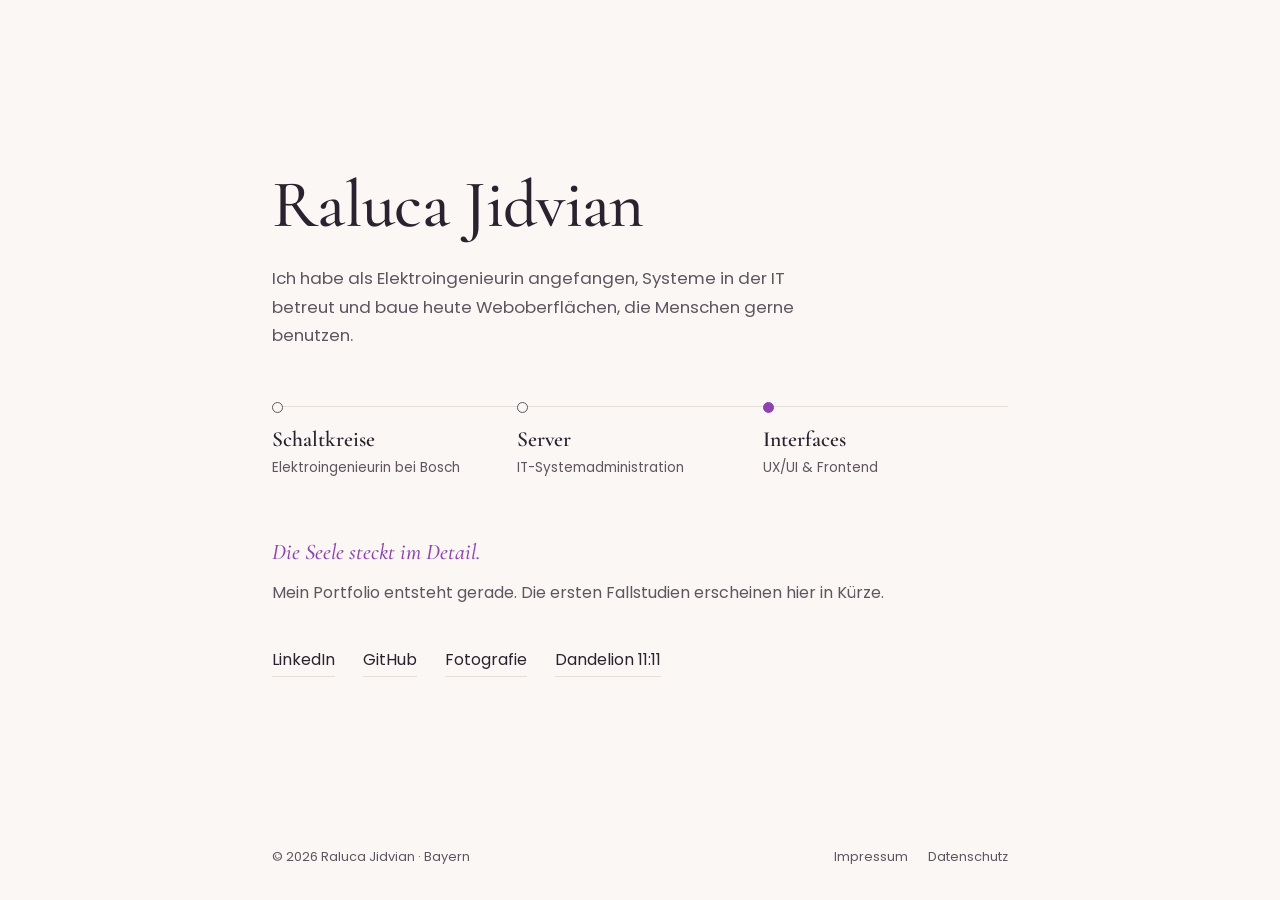
==== index.html @ a6f669b4 "Portfolio landing page, Impressum and Datenschutz Co-Authored-By: Claude Opus 5.5 <noreply@anthropic" ====
<!DOCTYPE html>
<html lang="de">
<head>
<meta charset="UTF-8">
<meta name="viewport" content="width=device-width, initial-scale=1">
<title>Raluca Jidvian – UX/UI & Frontend</title>
<meta name="description" content="Raluca Jidvian: Elektroingenieurin, IT-Systemadministratorin und heute UX/UI & Frontend. Die Seele steckt im Detail.">
<link rel="stylesheet" href="style.css">
</head>
<body>
<main>
  <h1>Raluca Jidvian</h1>
  <p class="lead">Ich habe als Elektroingenieurin angefangen, Systeme in der IT betreut und baue heute Weboberflächen, die Menschen gerne benutzen.</p>

  <ol class="path" aria-label="Mein Weg">
    <li><strong>Schaltkreise</strong><span>Elektroingenieurin bei Bosch</span></li>
    <li><strong>Server</strong><span>IT-Systemadministration</span></li>
    <li><strong>Interfaces</strong><span>UX/UI & Frontend</span></li>
  </ol>

  <p class="note">Die Seele steckt im Detail.</p>
  <p class="status">Mein Portfolio entsteht gerade. Die ersten Fallstudien erscheinen hier in Kürze.</p>

  <nav aria-label="Links">
    <a href="https://www.linkedin.com/in/ralucajidvian">LinkedIn</a>
    <a href="https://github.com/Dandelion1111r">GitHub</a>
    <a href="https://foto.dandelion1111.de">Fotografie</a>
    <a href="https://www.dandelion1111.de">Dandelion 11:11</a>
  </nav>
</main>
<footer>
  <span>© 2026 Raluca Jidvian · Bayern</span>
  <nav aria-label="Rechtliches"><a href="impressum.html">Impressum</a><a href="datenschutz.html">Datenschutz</a></nav>
</footer>
</body>
</html>
---- style.css ----
@font-face { font-family: "Cormorant Garamond"; font-style: normal; font-weight: 500; font-display: swap; src: url("fonts/cormorant-garamond-latin-500-normal.woff2") format("woff2"); }
@font-face { font-family: "Cormorant Garamond"; font-style: normal; font-weight: 600; font-display: swap; src: url("fonts/cormorant-garamond-latin-600-normal.woff2") format("woff2"); }
@font-face { font-family: "Cormorant Garamond"; font-style: italic; font-weight: 500; font-display: swap; src: url("fonts/cormorant-garamond-latin-500-italic.woff2") format("woff2"); }
@font-face { font-family: Poppins; font-style: normal; font-weight: 400; font-display: swap; src: url("fonts/poppins-latin-400-normal.woff2") format("woff2"); }
@font-face { font-family: Poppins; font-style: normal; font-weight: 500; font-display: swap; src: url("fonts/poppins-latin-500-normal.woff2") format("woff2"); }

:root {
  --paper: #fbf7f4;
  --ink: #2b2230;
  --ink-soft: #5e5560;
  --line: #e6dcd8;
  --plum: #8e44ad;
  --serif: "Cormorant Garamond", Georgia, serif;
  --sans: Poppins, system-ui, -apple-system, sans-serif;
  color-scheme: light;
}
@media (prefers-color-scheme: dark) {
  :root {
    --paper: #1f1a22;
    --ink: #f3ecf0;
    --ink-soft: #b9adb6;
    --line: #3d3440;
    --plum: #c48ae0;
    color-scheme: dark;
  }
}
* { box-sizing: border-box; margin: 0; }
body {
  background: var(--paper);
  color: var(--ink);
  font: 400 1rem/1.7 var(--sans);
  min-height: 100vh;
  display: flex;
  flex-direction: column;
}
main {
  width: min(100% - 3rem, 46rem);
  margin: auto;
  padding: 5rem 0 3rem;
}
h1 {
  font: 500 clamp(2.6rem, 7vw, 4.2rem)/1.05 var(--serif);
  letter-spacing: -0.01em;
}
.lead {
  margin-top: 1.5rem;
  max-width: 34rem;
  color: var(--ink-soft);
  font-size: 1.05rem;
}
/* Der Weg: Schaltkreise → Server → Interfaces */
.path {
  list-style: none;
  padding: 0;
  margin: 3.5rem 0;
  display: grid;
  grid-template-columns: repeat(3, 1fr);
  border-top: 1px solid var(--line);
}
.path li {
  padding: 1.25rem 1rem 0 0;
  position: relative;
}
.path li::before {
  content: "";
  position: absolute;
  top: -5px;
  left: 0;
  width: 9px;
  height: 9px;
  border-radius: 50%;
  background: var(--paper);
  border: 1.5px solid var(--ink-soft);
}
.path li:last-child::before { background: var(--plum); border-color: var(--plum); }
.path strong {
  display: block;
  font: 600 1.35rem/1.2 var(--serif);
}
.path span { font-size: 0.85rem; color: var(--ink-soft); }
.note {
  font: italic 500 1.4rem/1.4 var(--serif);
  color: var(--plum);
}
.status { margin-top: 0.75rem; color: var(--ink-soft); }
nav { margin-top: 2.5rem; display: flex; flex-wrap: wrap; gap: 0.75rem 1.75rem; }
nav a {
  color: var(--ink);
  text-decoration: none;
  border-bottom: 1px solid var(--line);
  padding-bottom: 2px;
}
nav a:hover { border-color: var(--plum); color: var(--plum); }
a:focus-visible { outline: 2px solid var(--plum); outline-offset: 4px; border-radius: 2px; }
footer {
  width: min(100% - 3rem, 46rem);
  margin: 0 auto;
  padding: 2rem 0;
  font-size: 0.8rem;
  color: var(--ink-soft);
}
@media (max-width: 560px) {
  .path { grid-template-columns: 1fr; border-top: 0; border-left: 1px solid var(--line); }
  .path li { padding: 0 0 1.5rem 1.5rem; }
  .path li::before { top: 0.45rem; left: -5px; }
}

/* Footer & Rechtliches */
footer { display: flex; flex-wrap: wrap; justify-content: space-between; gap: 0.5rem 1.5rem; }
footer nav { margin: 0; gap: 0 1.25rem; }
footer nav a { color: var(--ink-soft); border: 0; padding: 0; }
footer nav a:hover { color: var(--plum); }
.legal { margin: 0 auto; }
.legal h1 { font-size: clamp(2.2rem, 6vw, 3.2rem); }
.legal h2 { font: 600 1.45rem/1.3 var(--serif); margin: 2.25rem 0 0.5rem; }
.legal p, .legal ul { margin-top: 0.6rem; color: var(--ink-soft); }
.legal ul { padding-left: 1.2rem; }
.legal strong { color: var(--ink); font-weight: 500; }
.legal a { color: var(--ink); text-decoration-color: var(--line); text-underline-offset: 3px; }
.legal a:hover { color: var(--plum); text-decoration-color: var(--plum); }
.back { display: inline-block; margin-bottom: 2.5rem; font-size: 0.9rem; }
.stand { margin-top: 2.5rem; font-size: 0.85rem; }
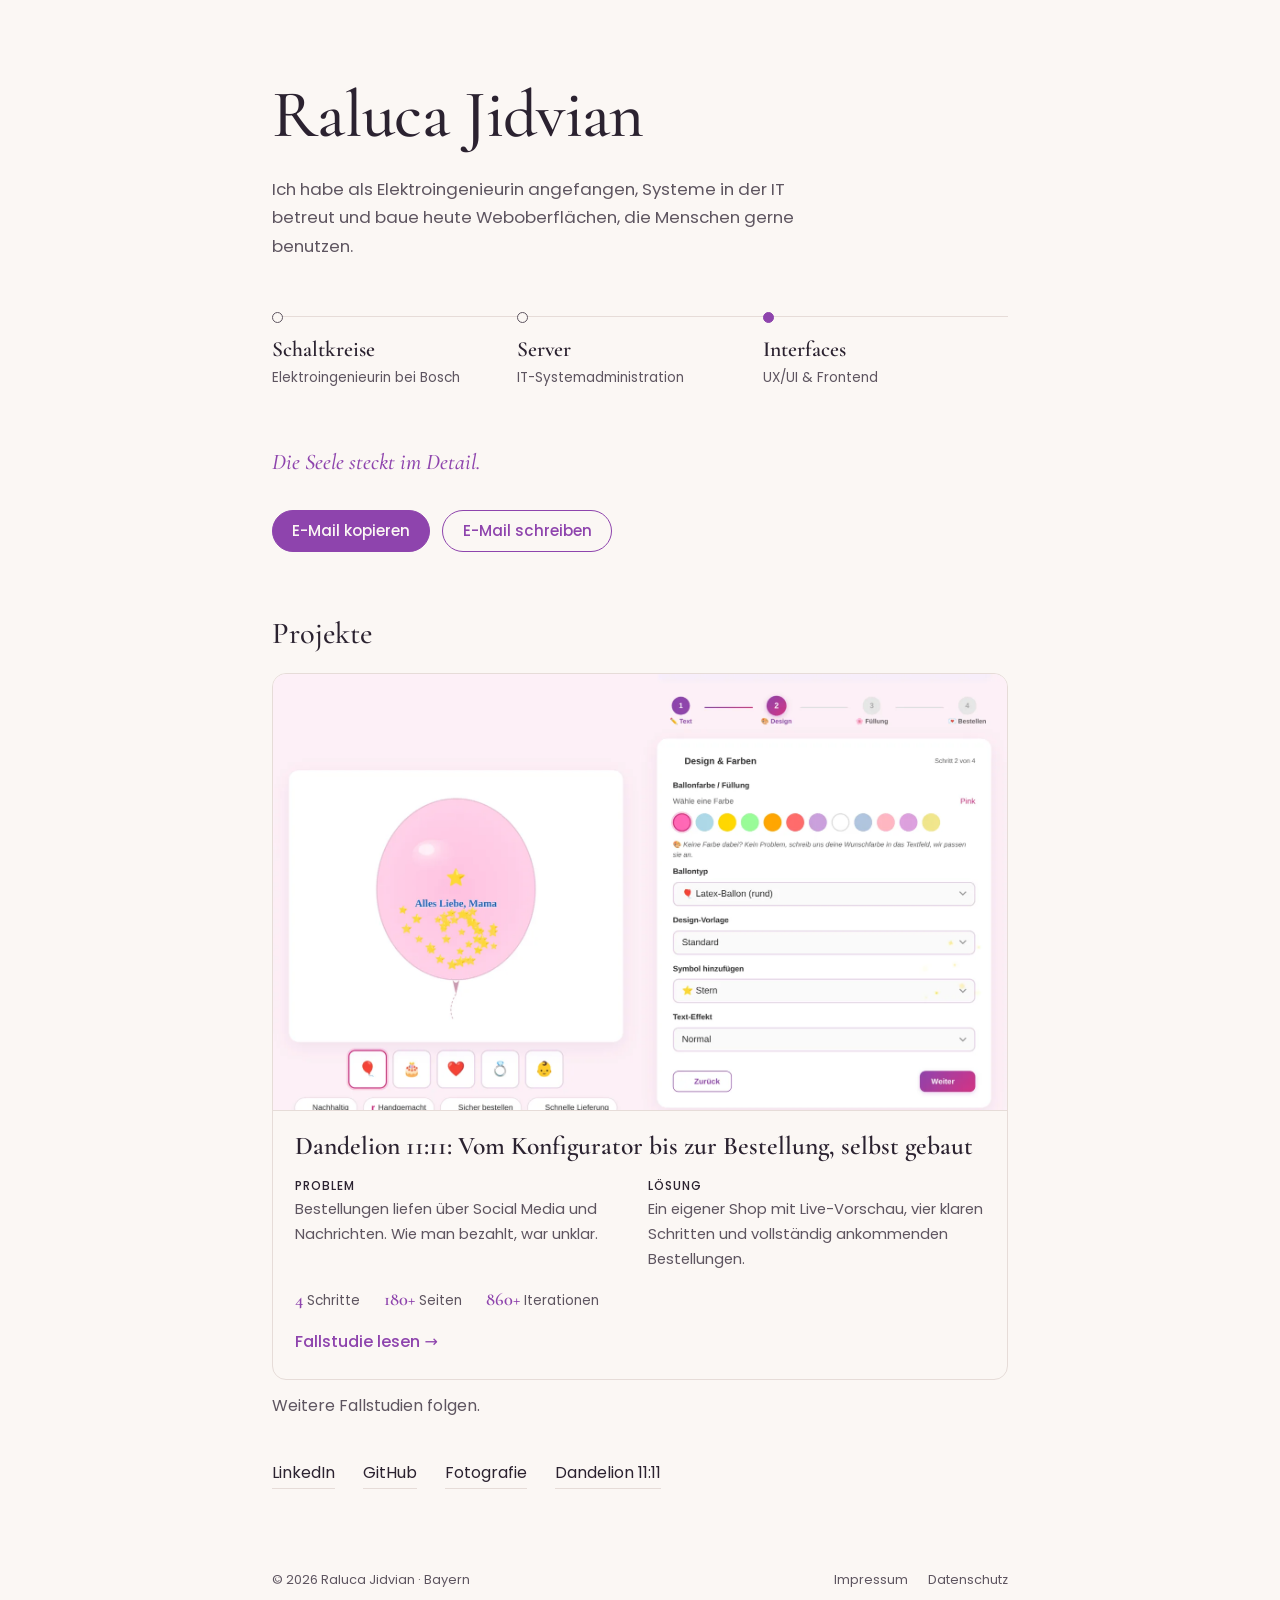
==== commit 27796718: "Publish Dandelion 11:11 case study and project card Fills in the case study with the background, the" ====
--- a/index.html
+++ b/index.html
@@ -19,7 +19,26 @@
   </ol>
 
   <p class="note">Die Seele steckt im Detail.</p>
-  <p class="status">Mein Portfolio entsteht gerade. Die ersten Fallstudien erscheinen hier in Kürze.</p>
+
+  <div class="actions">
+    <button class="btn" type="button" id="copyMail" data-mail="jidvian.raluca@yahoo.com">E-Mail kopieren</button>
+    <a class="btn ghost" href="mailto:jidvian.raluca@yahoo.com">E-Mail schreiben</a>
+  </div>
+
+  <h2 class="section-title">Projekte</h2>
+  <a class="project" href="dandelion.html">
+    <img src="img/dandelion-konfigurator.webp" alt="Konfigurator von Dandelion 11:11 mit Live-Vorschau eines personalisierten Ballons" width="1600" height="951" loading="lazy">
+    <div class="project-body">
+      <h3>Dandelion 11:11: Vom Konfigurator bis zur Bestellung, selbst gebaut</h3>
+      <div class="pair">
+        <p><b>Problem</b>Bestellungen liefen über Social Media und Nachrichten. Wie man bezahlt, war unklar.</p>
+        <p><b>Lösung</b>Ein eigener Shop mit Live-Vorschau, vier klaren Schritten und vollständig ankommenden Bestellungen.</p>
+      </div>
+      <div class="stats"><span><strong>4</strong>Schritte</span><span><strong>180+</strong>Seiten</span><span><strong>860+</strong>Iterationen</span></div>
+      <span class="more">Fallstudie lesen →</span>
+    </div>
+  </a>
+  <p class="status">Weitere Fallstudien folgen.</p>
 
   <nav aria-label="Links">
     <a href="https://www.linkedin.com/in/ralucajidvian">LinkedIn</a>
@@ -28,6 +47,14 @@
     <a href="https://www.dandelion1111.de">Dandelion 11:11</a>
   </nav>
 </main>
+<script>
+  document.getElementById("copyMail").addEventListener("click", async (e) => {
+    const b = e.currentTarget, mail = b.dataset.mail;
+    try { await navigator.clipboard.writeText(mail); b.textContent = "Kopiert ✓"; }
+    catch { location.href = "mailto:" + mail; return; }
+    setTimeout(() => (b.textContent = "E-Mail kopieren"), 2000);
+  });
+</script>
 <footer>
   <span>© 2026 Raluca Jidvian · Bayern</span>
   <nav aria-label="Rechtliches"><a href="impressum.html">Impressum</a><a href="datenschutz.html">Datenschutz</a></nav>
--- a/style.css
+++ b/style.css
@@ -120,3 +120,37 @@
 .legal a:hover { color: var(--plum); text-decoration-color: var(--plum); }
 .back { display: inline-block; margin-bottom: 2.5rem; font-size: 0.9rem; }
 .stand { margin-top: 2.5rem; font-size: 0.85rem; }
+
+/* Fallstudie */
+.case h1 { font-size: clamp(2.2rem, 6vw, 3.4rem); }
+.eyebrow { font-size: 0.8rem; letter-spacing: 0.12em; text-transform: uppercase; color: var(--plum); margin-bottom: 0.75rem; }
+.facts { display: grid; grid-template-columns: repeat(auto-fit, minmax(9rem, 1fr)); gap: 1rem 1.5rem; margin: 2.5rem 0; padding: 1.25rem 0; border-block: 1px solid var(--line); }
+.facts dt { font-size: 0.75rem; letter-spacing: 0.08em; text-transform: uppercase; color: var(--ink-soft); }
+.facts dd { margin: 0.2rem 0 0; font-size: 0.95rem; }
+.numbers { display: grid; grid-template-columns: repeat(auto-fit, minmax(8rem, 1fr)); gap: 1.5rem; margin: 2rem 0; }
+.numbers strong { display: block; font: 600 2.4rem/1 var(--serif); color: var(--plum); }
+.numbers span { font-size: 0.85rem; color: var(--ink-soft); }
+.case figure { margin: 2rem 0; }
+.case img { width: 100%; height: auto; border-radius: 10px; border: 1px solid var(--line); display: block; }
+.case figcaption { margin-top: 0.6rem; font-size: 0.85rem; color: var(--ink-soft); }
+.todo { margin-top: 0.75rem; padding: 0.9rem 1rem; border: 1.5px dashed var(--plum); border-radius: 8px; color: var(--plum); font-size: 0.9rem; }
+
+/* Startseite: Aktionen & Projekte */
+.actions { margin-top: 2rem; display: flex; flex-wrap: wrap; gap: 0.75rem; }
+.btn { font: 500 0.95rem/1 var(--sans); padding: 0.8rem 1.2rem; border-radius: 999px; border: 1.5px solid var(--plum); background: var(--plum); color: var(--paper); cursor: pointer; text-decoration: none; }
+.btn.ghost { background: transparent; color: var(--plum); }
+.btn:hover { filter: brightness(1.08); }
+.btn:focus-visible { outline: 2px solid var(--plum); outline-offset: 3px; }
+.section-title { font: 500 1.9rem/1.2 var(--serif); margin: 4rem 0 1.25rem; }
+.project { display: block; color: inherit; text-decoration: none; border: 1px solid var(--line); border-radius: 14px; overflow: hidden; transition: border-color .2s, transform .2s; }
+.project:hover { border-color: var(--plum); transform: translateY(-2px); }
+.project img { width: 100%; height: auto; display: block; border-bottom: 1px solid var(--line); }
+.project-body { padding: 1.25rem 1.4rem 1.5rem; }
+.project h3 { font: 600 1.6rem/1.2 var(--serif); }
+.project .pair { display: grid; grid-template-columns: 1fr 1fr; gap: 1rem; margin-top: 0.9rem; font-size: 0.92rem; color: var(--ink-soft); }
+.project .pair b { display: block; font-weight: 500; color: var(--ink); font-size: 0.75rem; letter-spacing: 0.08em; text-transform: uppercase; }
+.project .stats { display: flex; flex-wrap: wrap; gap: 0.5rem 1.5rem; margin-top: 1rem; font-size: 0.85rem; color: var(--ink-soft); }
+.project .stats strong { color: var(--plum); font: 600 1.15rem var(--serif); margin-right: 0.25rem; }
+.project .more { display: inline-block; margin-top: 1rem; color: var(--plum); font-weight: 500; }
+@media (max-width: 560px) { .project .pair { grid-template-columns: 1fr; } }
+@media (prefers-reduced-motion: reduce) { .project, .project:hover { transition: none; transform: none; } }
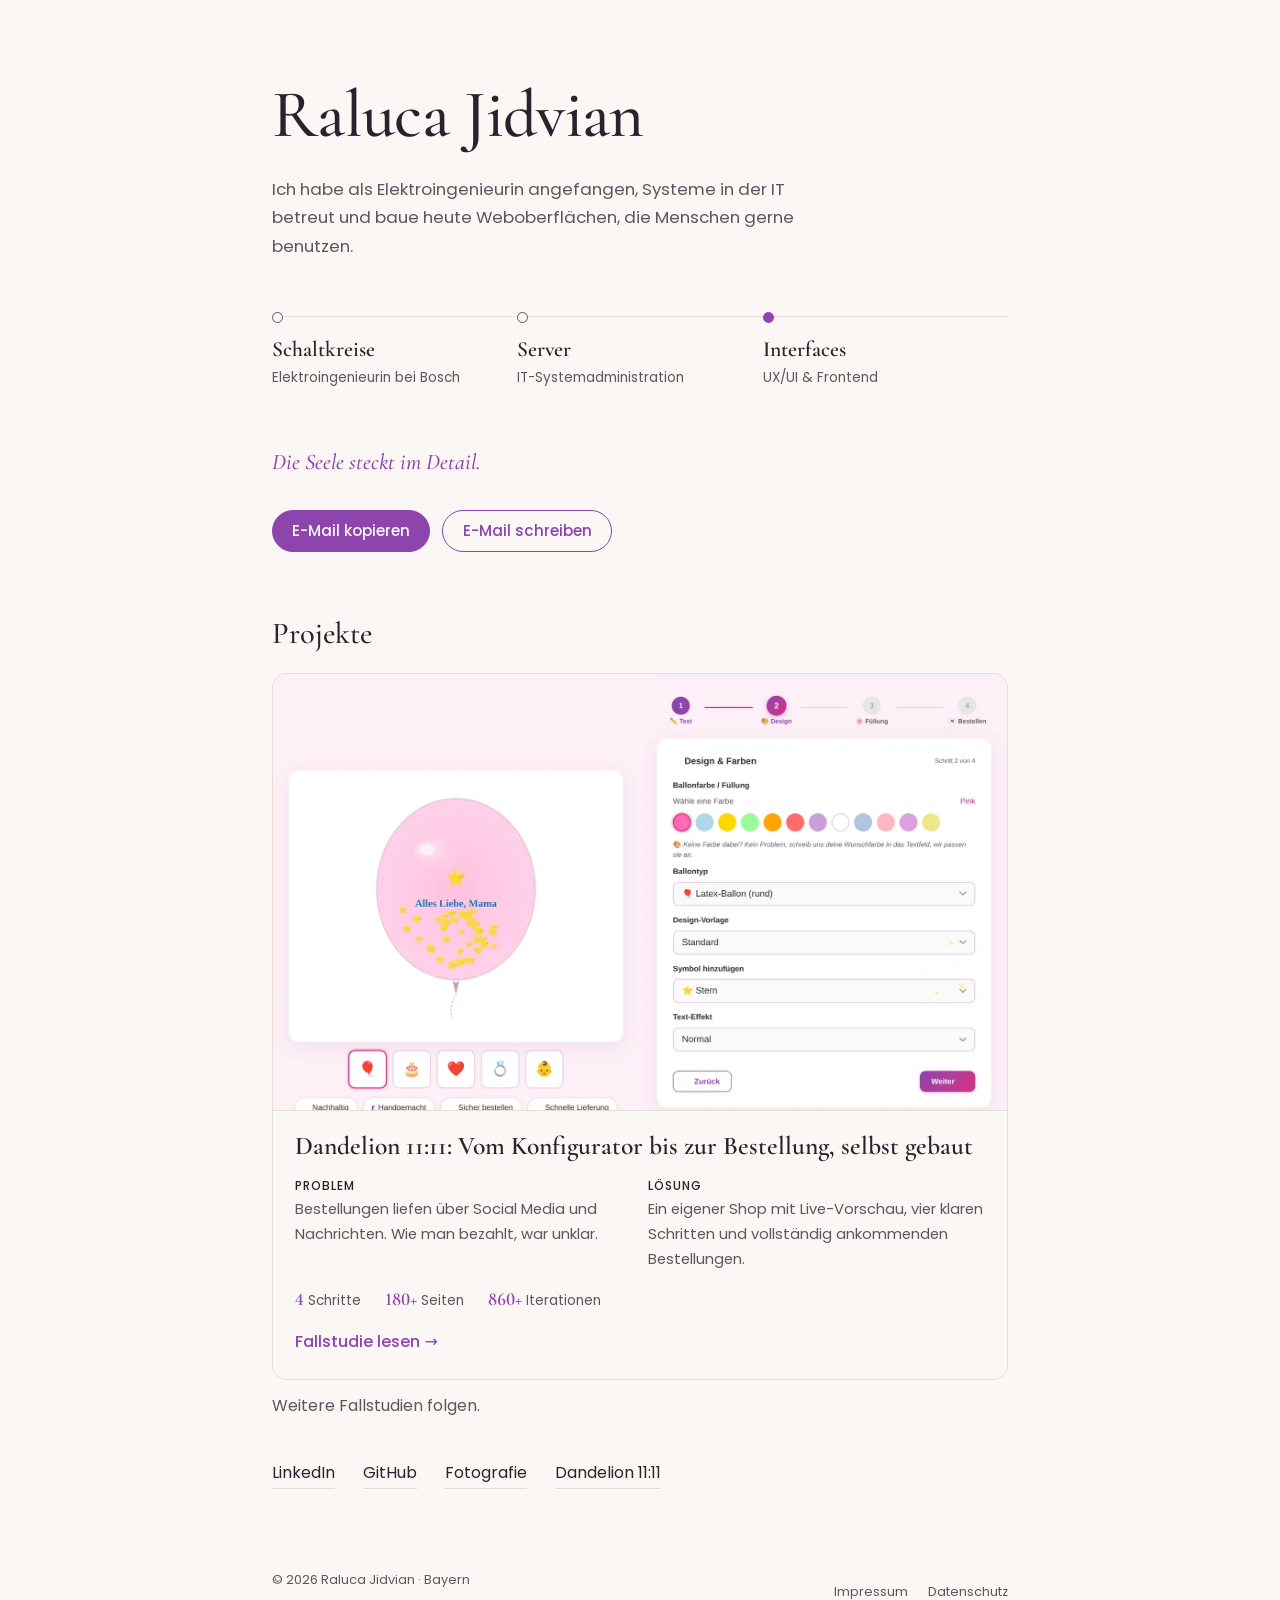
==== commit 5789e5b8: "Polish portfolio for phones Adds a stacked configurator image for small screens, lining numerals for" ====
--- a/index.html
+++ b/index.html
@@ -27,7 +27,7 @@
 
   <h2 class="section-title">Projekte</h2>
   <a class="project" href="dandelion.html">
-    <img src="img/dandelion-konfigurator.webp" alt="Konfigurator von Dandelion 11:11 mit Live-Vorschau eines personalisierten Ballons" width="1600" height="951" loading="lazy">
+    <picture><source media="(max-width: 560px)" srcset="img/dandelion-konfigurator-mobil.webp" width="900" height="1891"><img src="img/dandelion-konfigurator.webp" alt="Konfigurator von Dandelion 11:11 mit Live-Vorschau eines personalisierten Ballons" width="1600" height="951" loading="lazy"></picture>
     <div class="project-body">
       <h3>Dandelion 11:11: Vom Konfigurator bis zur Bestellung, selbst gebaut</h3>
       <div class="pair">
--- a/style.css
+++ b/style.css
@@ -154,3 +154,11 @@
 .project .more { display: inline-block; margin-top: 1rem; color: var(--plum); font-weight: 500; }
 @media (max-width: 560px) { .project .pair { grid-template-columns: 1fr; } }
 @media (prefers-reduced-motion: reduce) { .project, .project:hover { transition: none; transform: none; } }
+
+/* Feinschliff Mobil */
+.numbers strong, .project .stats strong { font-variant-numeric: lining-nums; }
+footer nav a { display: inline-block; padding: 0.7rem 0; }
+.project picture { display: block; }
+@media (max-width: 560px) {
+  .project img { max-height: 26rem; object-fit: cover; object-position: top; }
+}
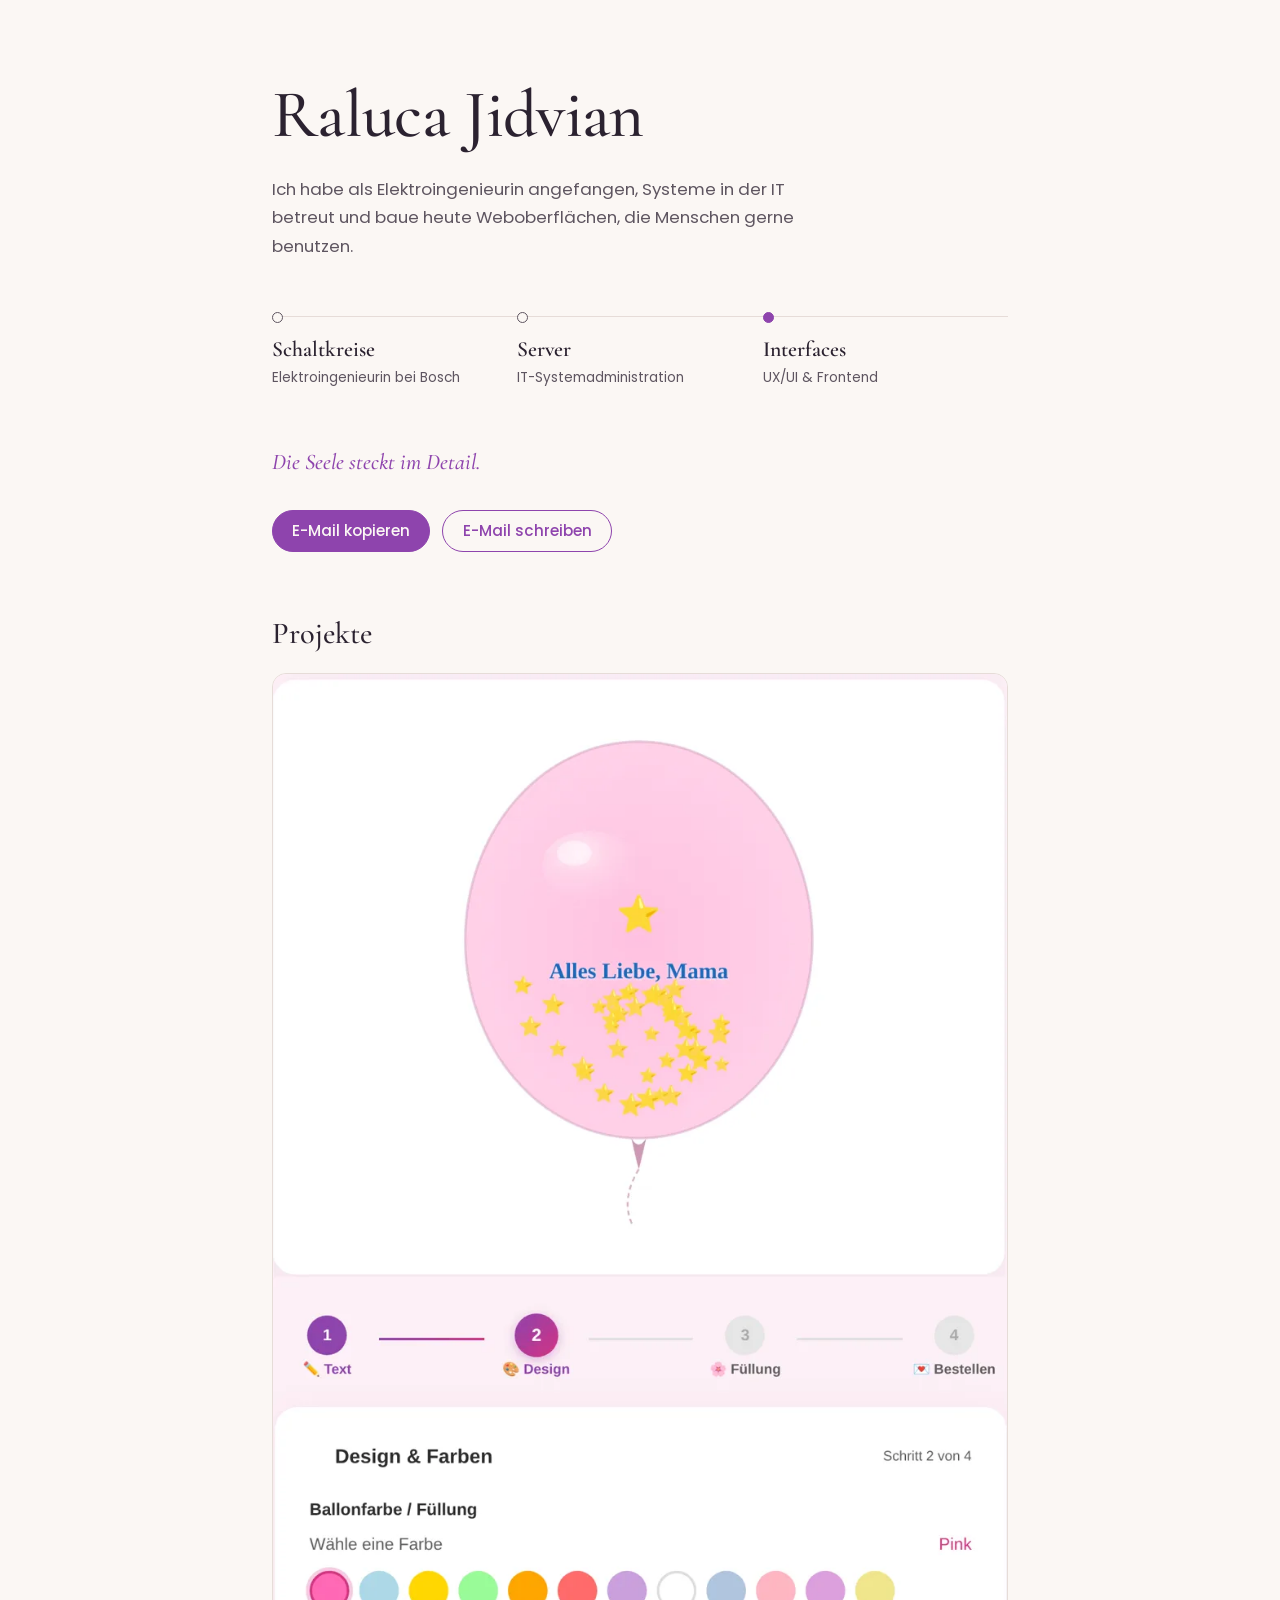
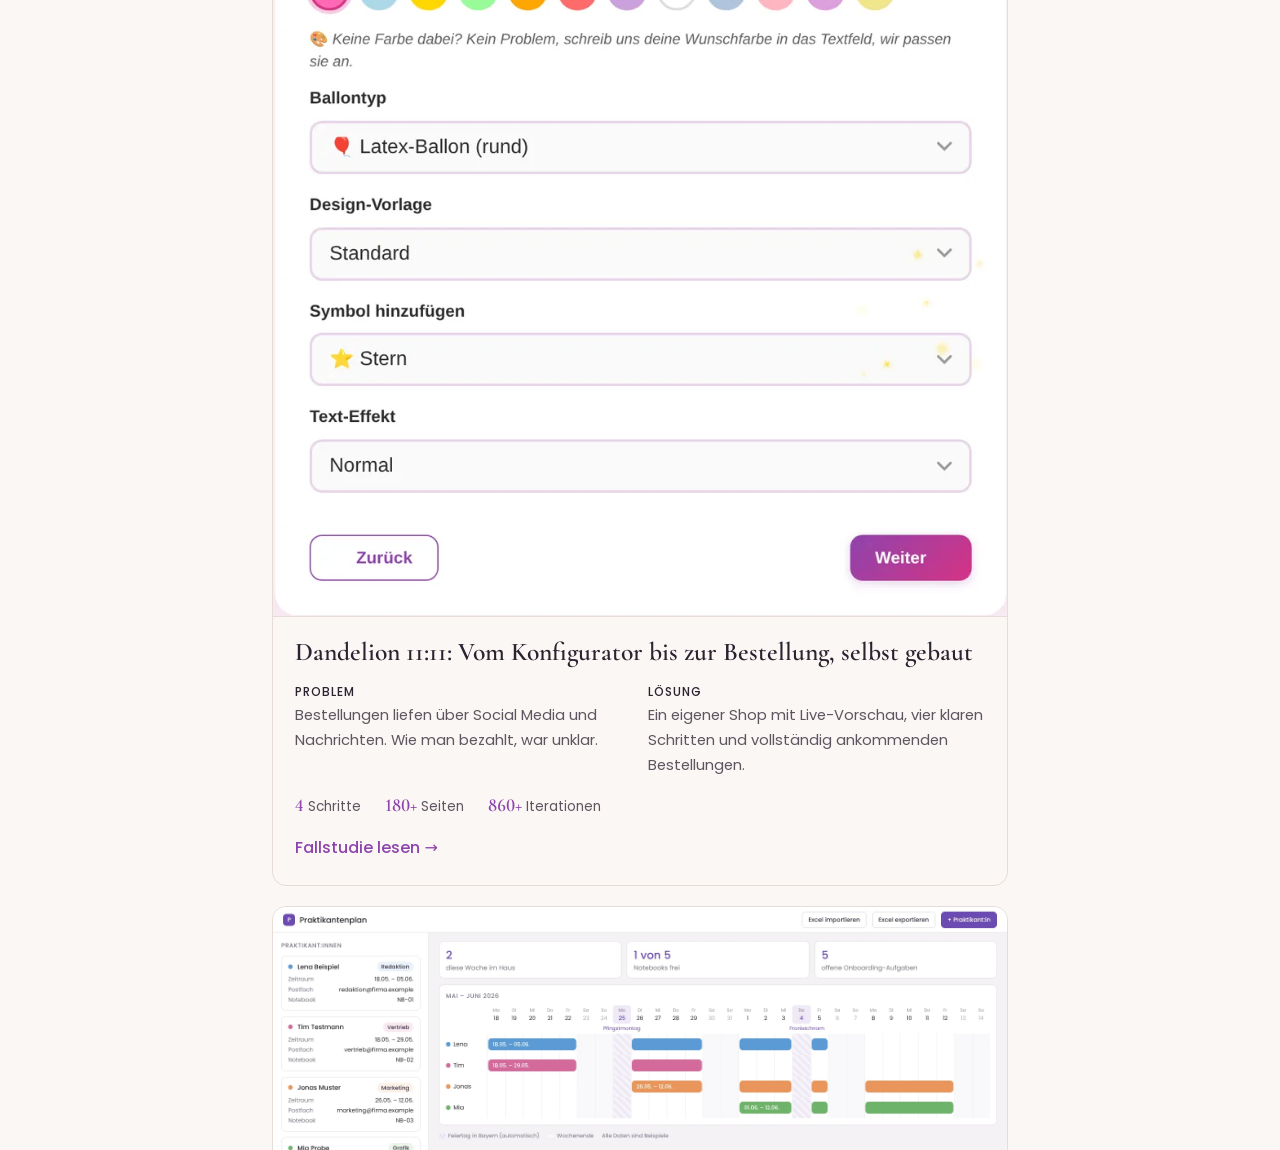
==== commit 4a214b66: "Add Praktikantenplanung and Gesperrte Konten case studies Adds both case studies with fictional exam" ====
--- a/index.html
+++ b/index.html
@@ -38,7 +38,30 @@
       <span class="more">Fallstudie lesen →</span>
     </div>
   </a>
-  <p class="status">Weitere Fallstudien folgen.</p>
+  <a class="project" href="praktikantenplan.html">
+    <img src="img/praktikantenplan-uebersicht.webp" alt="Beispielansicht des Praktikantenplans mit Zeitplan und farbigen Balken pro Person" width="1600" height="660" loading="lazy">
+    <div class="project-body">
+      <h3>Praktikantenplanung: Alles für den ersten Tag an einem Ort</h3>
+      <div class="pair">
+        <p><b>Problem</b>Zeiträume, Postfächer und Notebooks lagen verteilt in Listen und E-Mails.</p>
+        <p><b>Lösung</b>Ein internes Tool mit Wochenplan, Gerätevergabe, Feiertagen und Onboarding-Checkliste.</p>
+      </div>
+      <div class="stats"><span><strong>1</strong>Ort statt vieler Listen</span><span><strong>0</strong>Feiertage von Hand</span></div>
+      <span class="more">Fallstudie lesen →</span>
+    </div>
+  </a>
+  <a class="project" href="konto-entsperrung.html">
+    <img src="img/ad-monitoring.webp" alt="Beispielansicht der Monitoring-Ansicht für automatisch entsperrte Konten" width="1600" height="620" loading="lazy">
+    <div class="project-body">
+      <h3>Gesperrte Konten: Hilfe, bevor jemand anrufen muss</h3>
+      <div class="pair">
+        <p><b>Problem</b>Ein Tippfehler beim Passwort hieß: Arbeit unterbrochen, IT anrufen, warten.</p>
+        <p><b>Lösung</b>Harmlose Sperren werden automatisch aufgehoben, auffällige bleiben bei der IT.</p>
+      </div>
+      <div class="stats"><span><strong>1</strong>neue Monitoring-Ansicht</span><span><strong>0</strong>Änderungen am Bestehenden</span></div>
+      <span class="more">Fallstudie lesen →</span>
+    </div>
+  </a>
 
   <nav aria-label="Links">
     <a href="https://www.linkedin.com/in/ralucajidvian">LinkedIn</a>
@@ -57,7 +80,7 @@
 </script>
 <footer>
   <span>© 2026 Raluca Jidvian · Bayern</span>
-  <nav aria-label="Rechtliches"><a href="impressum.html">Impressum</a><a href="datenschutz.html">Datenschutz</a></nav>
+  <nav aria-label="Footer"><a href="https://www.linkedin.com/in/ralucajidvian">LinkedIn</a><a href="https://github.com/Dandelion1111r">GitHub</a><a href="impressum.html">Impressum</a><a href="datenschutz.html">Datenschutz</a></nav>
 </footer>
 </body>
 </html>
--- a/style.css
+++ b/style.css
@@ -162,3 +162,41 @@
 @media (max-width: 560px) {
   .project img { max-height: 26rem; object-fit: cover; object-position: top; }
 }
+
+/* Beispiel-Ansichten (Mockups mit erfundenen Daten) */
+.mock { margin: 2rem 0; border: 1px solid var(--line); border-radius: 12px; padding: 1.1rem 1.2rem 1.2rem; font-size: 0.85rem; overflow-x: auto; }
+.mock-head { display: flex; justify-content: space-between; gap: 1rem; align-items: baseline; margin-bottom: 0.9rem; }
+.mock-head b { font-weight: 500; }
+.mock-head span { font-size: 0.75rem; color: var(--ink-soft); }
+.mock table { border-collapse: collapse; width: 100%; min-width: 30rem; }
+.mock th, .mock td { padding: 0.45rem 0.4rem; text-align: left; border-bottom: 1px solid var(--line); white-space: nowrap; }
+.mock th { font-weight: 500; font-size: 0.72rem; letter-spacing: 0.06em; text-transform: uppercase; color: var(--ink-soft); }
+.mock td small { display: block; color: var(--ink-soft); font-size: 0.75rem; }
+.bar { display: block; height: 0.9rem; border-radius: 4px; }
+.c1 { background: #b9d7f0; } .c2 { background: #f3c6a8; } .c3 { background: #c9e4c5; }
+.off { display: block; font-size: 0.7rem; color: var(--ink-soft); text-align: center; border: 1px dashed var(--line); border-radius: 4px; }
+.dot { display: inline-block; width: 0.6rem; height: 0.6rem; border-radius: 50%; margin-right: 0.4rem; vertical-align: middle; }
+.checklist { list-style: none; padding: 0; display: grid; gap: 0.4rem; }
+.checklist li::before { content: "☐"; margin-right: 0.5rem; color: var(--ink-soft); }
+.checklist li.done::before { content: "☑"; color: var(--plum); }
+.checklist li.done { color: var(--ink-soft); text-decoration: line-through; text-decoration-color: var(--line); }
+.timeline { list-style: none; padding: 0; display: grid; gap: 0.7rem; }
+.timeline li { display: grid; grid-template-columns: 3.4rem 1fr; gap: 0.75rem; align-items: start; }
+.timeline time { font-variant-numeric: tabular-nums; color: var(--ink-soft); }
+.tag { display: inline-block; font-size: 0.72rem; padding: 0.1rem 0.5rem; border-radius: 999px; border: 1px solid var(--line); margin-left: 0.35rem; }
+.tag.ok { border-color: #6aa86a; color: #3f7d3f; }
+.tag.hold { border-color: var(--plum); color: var(--plum); }
+@media (prefers-color-scheme: dark) {
+  .c1 { background: #3d5a73; } .c2 { background: #7a5440; } .c3 { background: #4a6a46; }
+  .tag.ok { border-color: #8cc48c; color: #a8d8a8; }
+}
+.mock-note { margin-top: 0.8rem; font-size: 0.75rem; color: var(--ink-soft); }
+
+/* Einheitlich für alle Fallstudien */
+.project + .project { margin-top: 1.25rem; }
+.case .zoom { display: block; cursor: zoom-in; }
+.case h2 + nav, .case p + nav { margin-top: 1rem; }
+@media (max-width: 560px) {
+  .project img { object-position: left top; }
+  .case figure { margin-inline: -0.5rem; }
+}
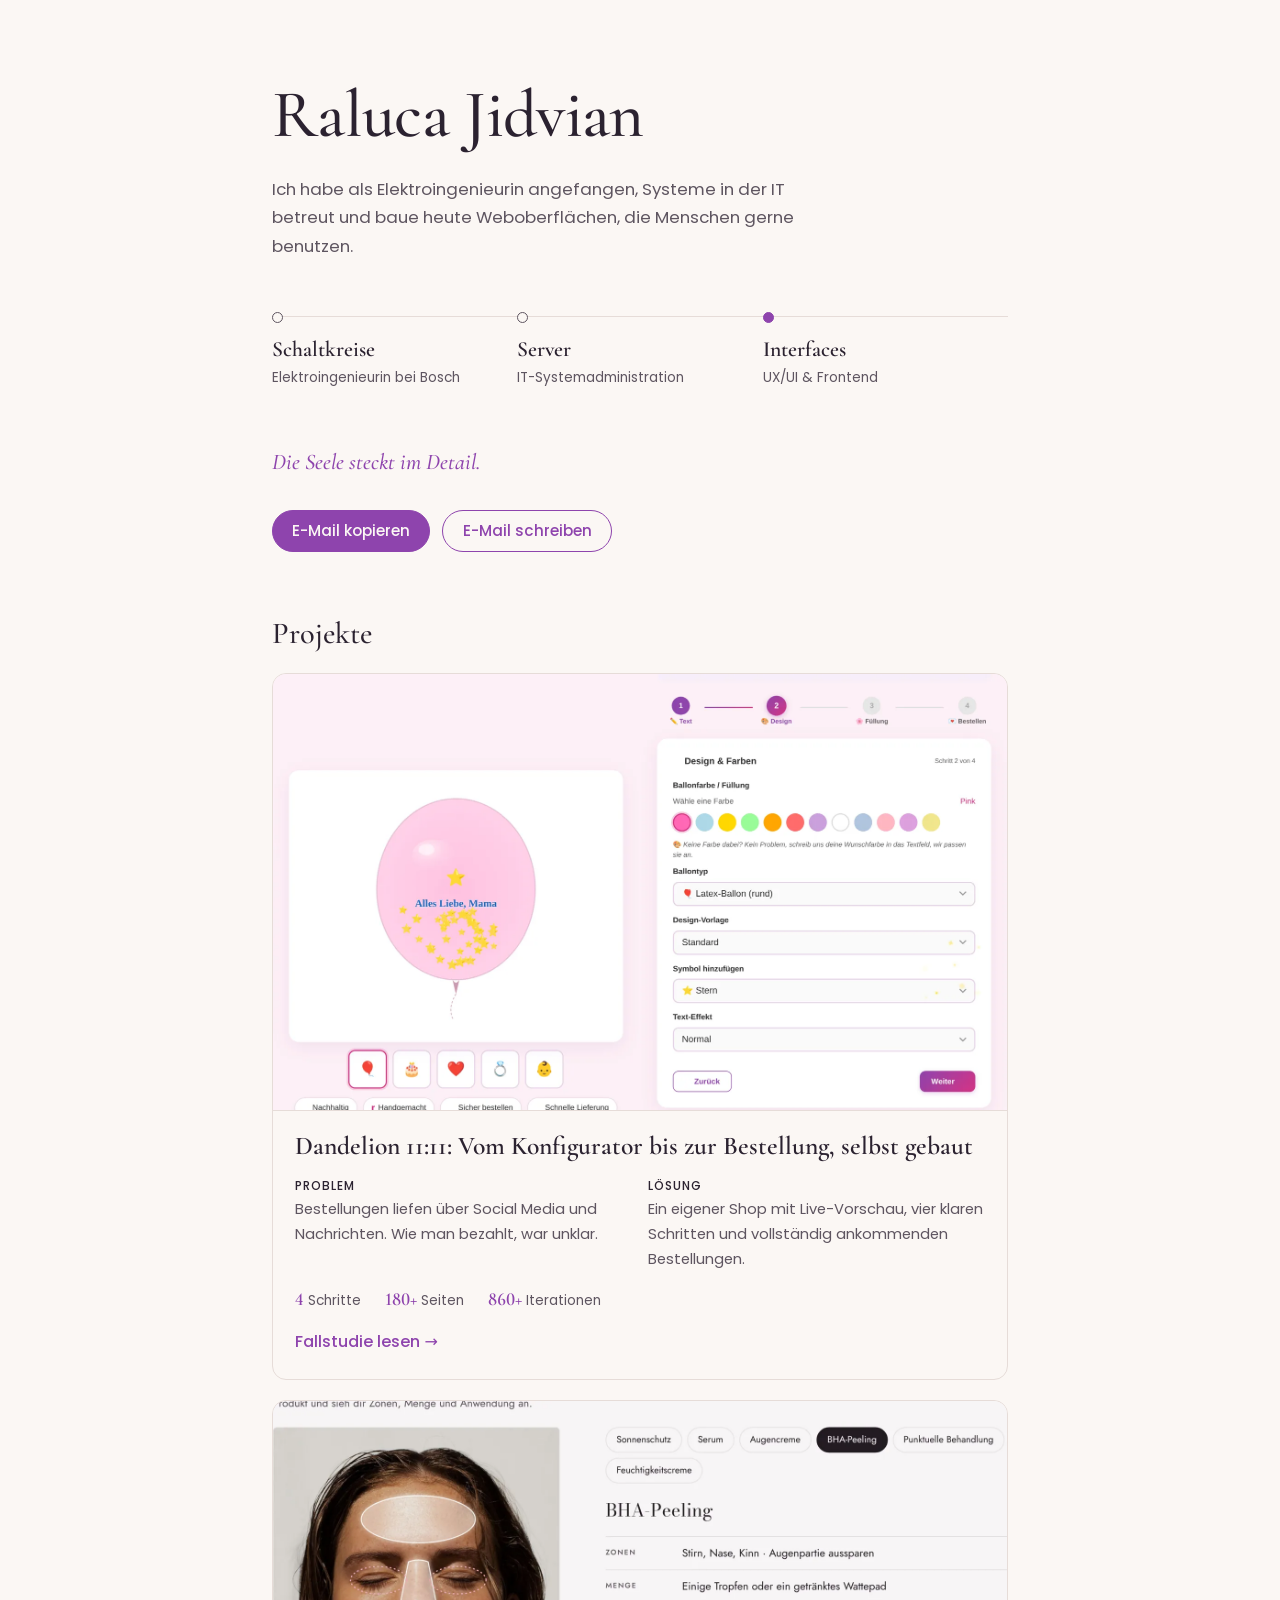
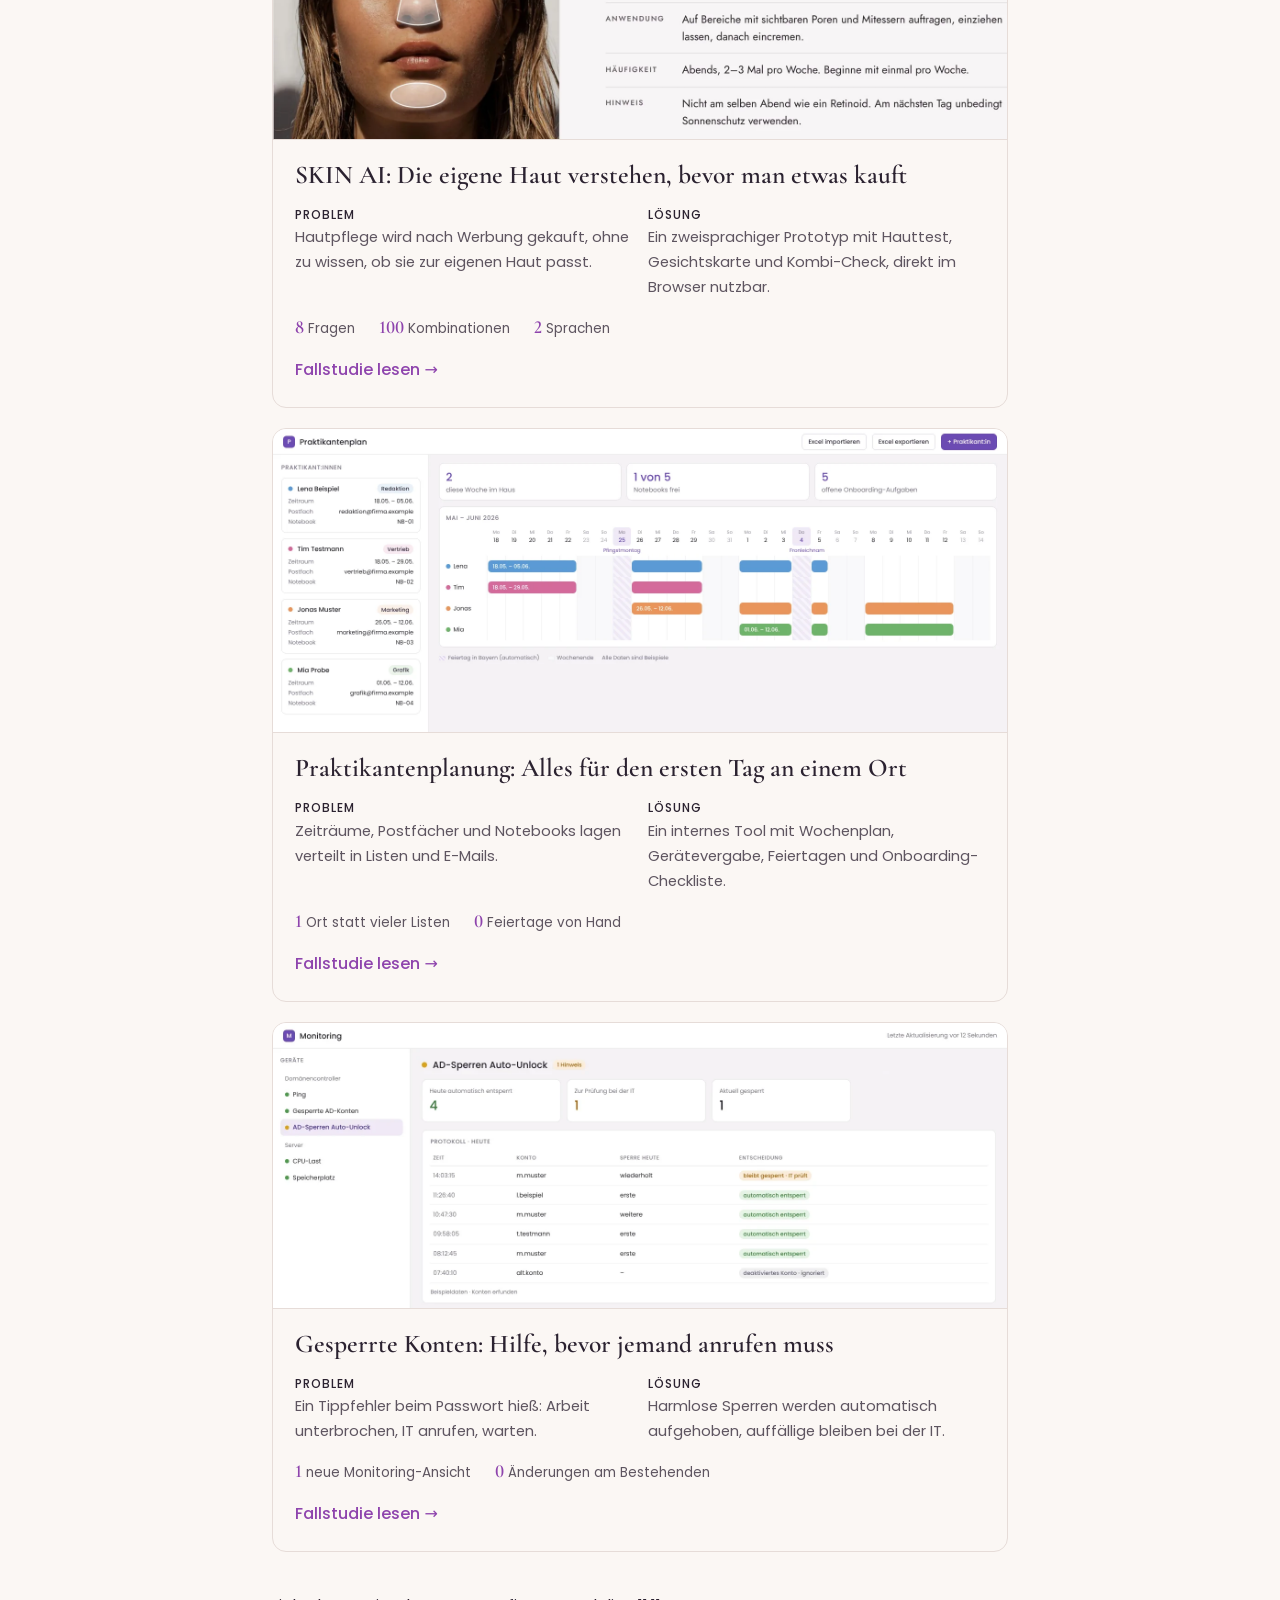
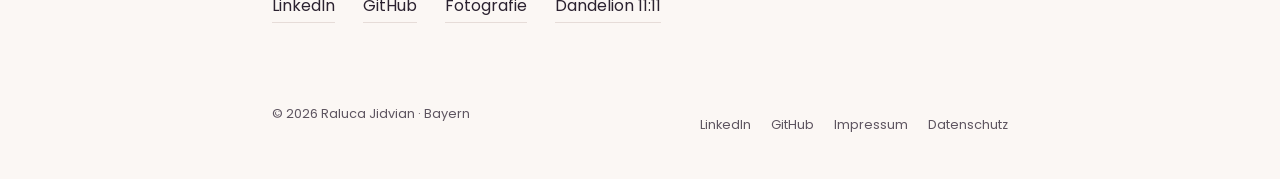
==== commit 455e7394: "Draft: SKIN AI case study and prototype Adds the SKIN AI case study, the interactive prototype under" ====
--- a/index.html
+++ b/index.html
@@ -35,6 +35,18 @@
         <p><b>Lösung</b>Ein eigener Shop mit Live-Vorschau, vier klaren Schritten und vollständig ankommenden Bestellungen.</p>
       </div>
       <div class="stats"><span><strong>4</strong>Schritte</span><span><strong>180+</strong>Seiten</span><span><strong>860+</strong>Iterationen</span></div>
+      <span class="more">Fallstudie lesen →</span>
+    </div>
+  </a>
+  <a class="project" href="skin-ai.html">
+    <img src="img/skinai-karte-card.webp" alt="Gesichtskarte aus dem SKIN AI Prototyp mit hervorgehobenen Zonen für ein BHA-Peeling" width="1600" height="736" loading="lazy">
+    <div class="project-body">
+      <h3>SKIN AI: Die eigene Haut verstehen, bevor man etwas kauft</h3>
+      <div class="pair">
+        <p><b>Problem</b>Hautpflege wird nach Werbung gekauft, ohne zu wissen, ob sie zur eigenen Haut passt.</p>
+        <p><b>Lösung</b>Ein zweisprachiger Prototyp mit Hauttest, Gesichtskarte und Kombi-Check, direkt im Browser nutzbar.</p>
+      </div>
+      <div class="stats"><span><strong>8</strong>Fragen</span><span><strong>100</strong>Kombinationen</span><span><strong>2</strong>Sprachen</span></div>
       <span class="more">Fallstudie lesen →</span>
     </div>
   </a>
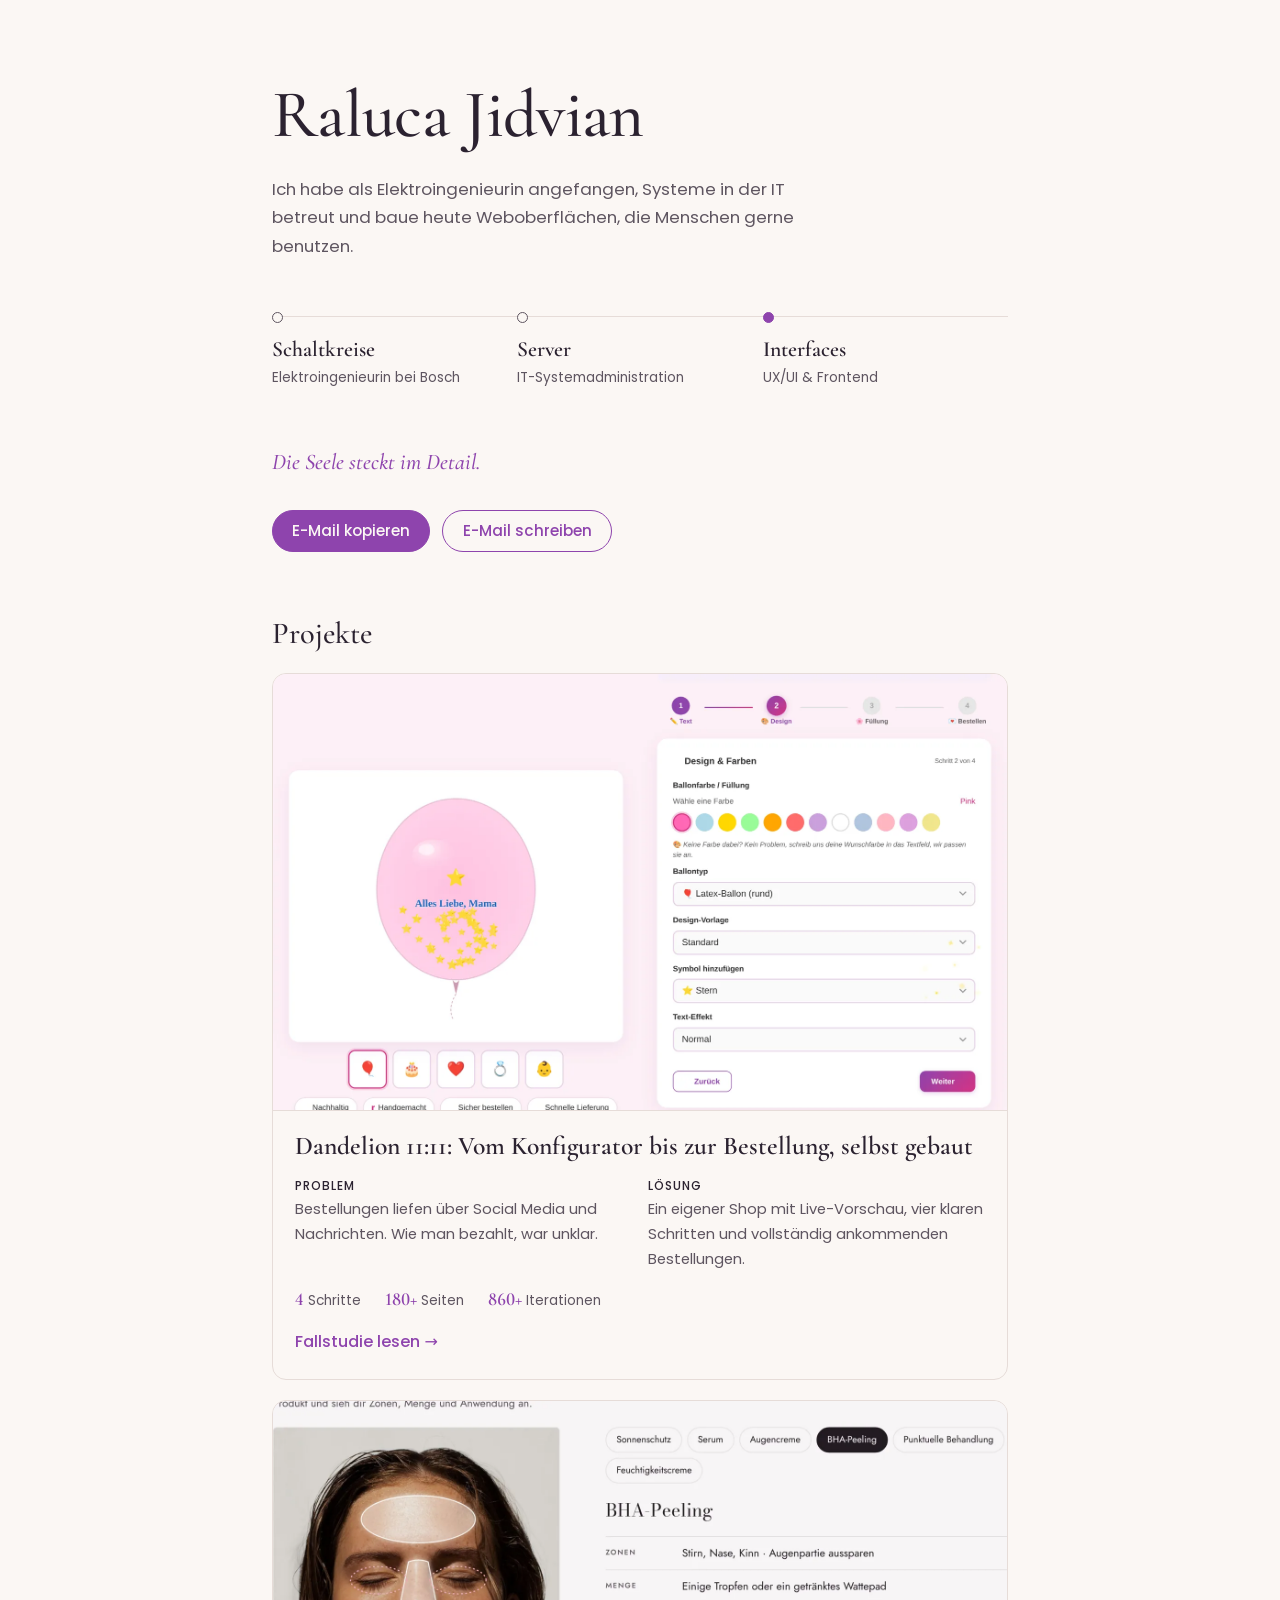
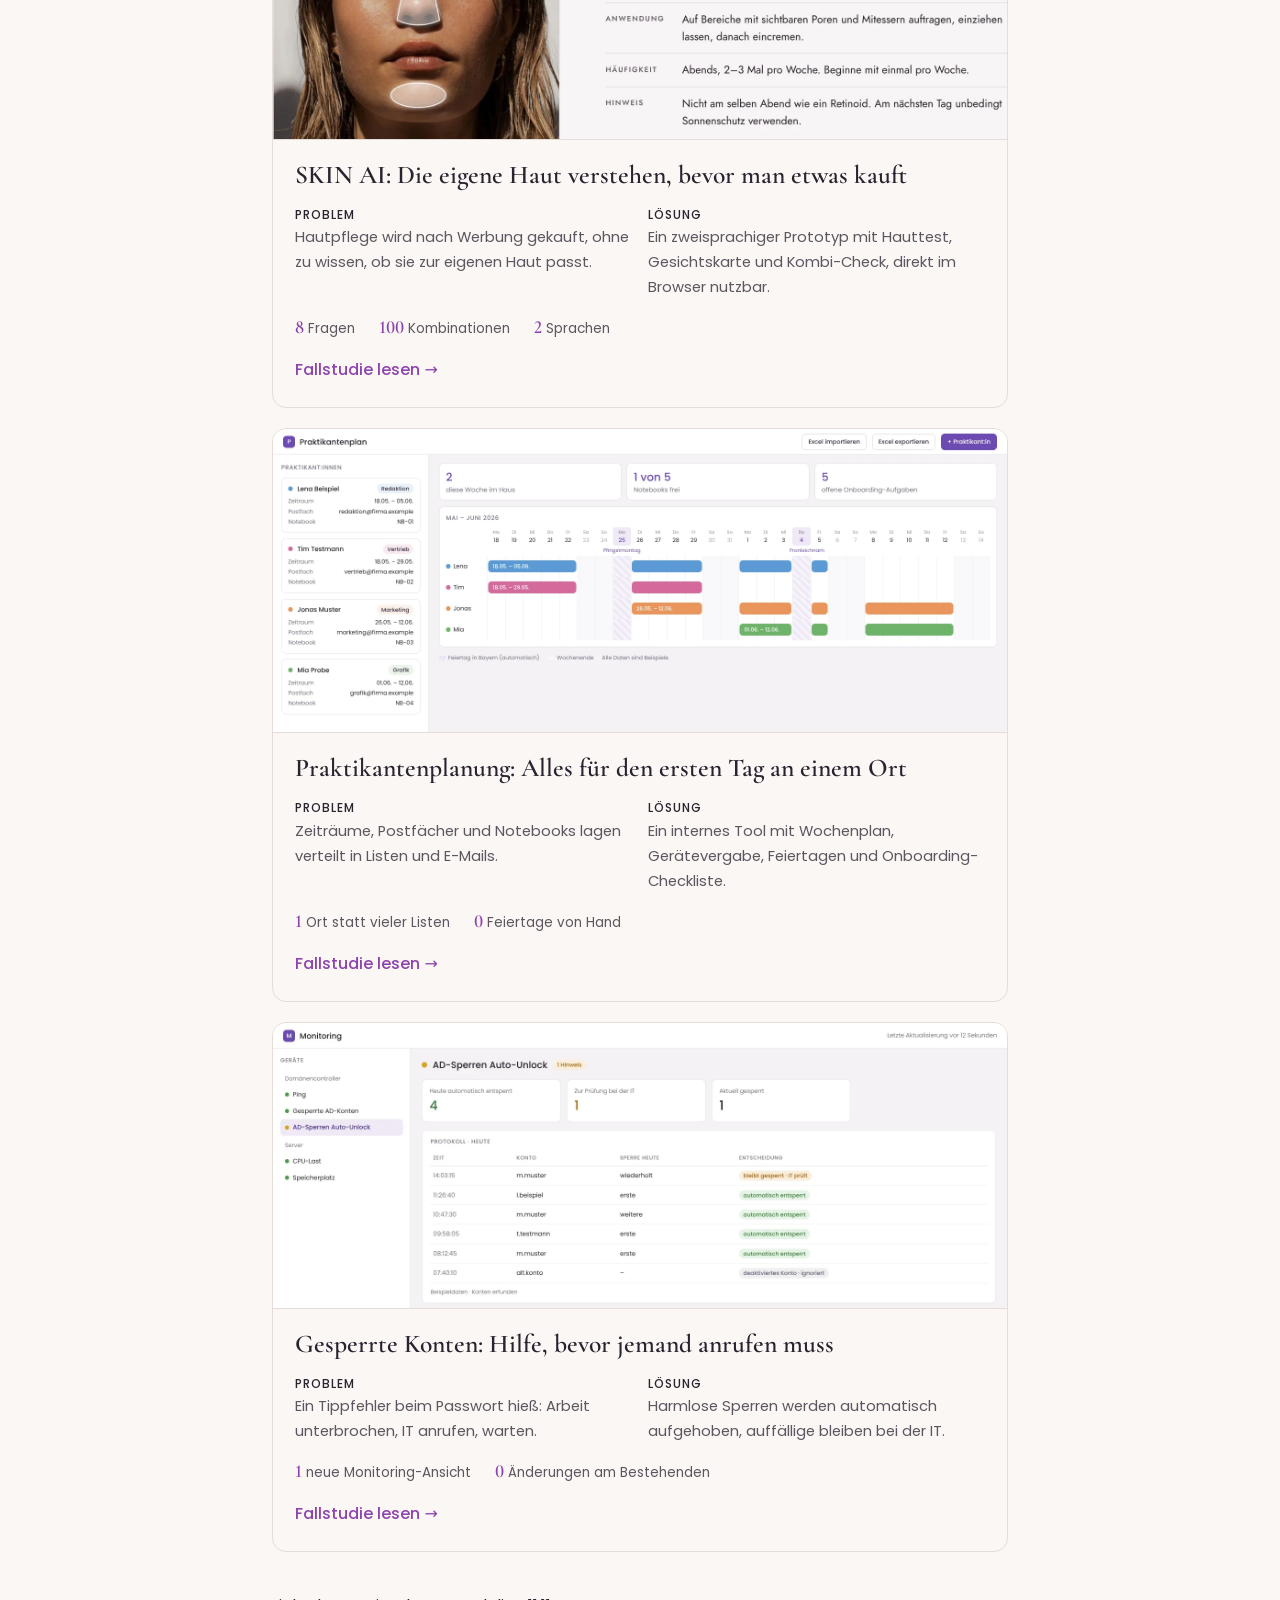
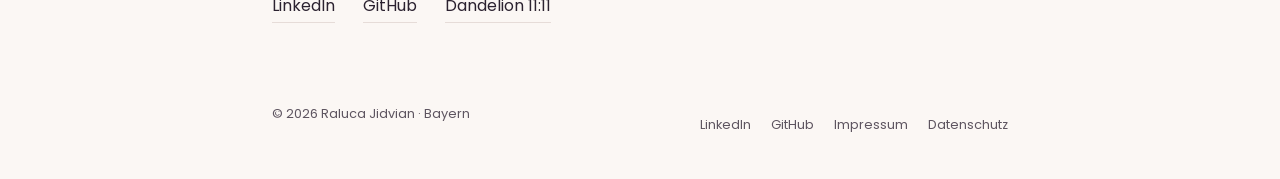
==== commit 722afa7c: "Remove photography link from the homepage Co-Authored-By: Claude Opus 5.5 <noreply@anthropic.com> Cl" ====
--- a/index.html
+++ b/index.html
@@ -78,7 +78,6 @@
   <nav aria-label="Links">
     <a href="https://www.linkedin.com/in/ralucajidvian">LinkedIn</a>
     <a href="https://github.com/Dandelion1111r">GitHub</a>
-    <a href="https://foto.dandelion1111.de">Fotografie</a>
     <a href="https://www.dandelion1111.de">Dandelion 11:11</a>
   </nav>
 </main>
